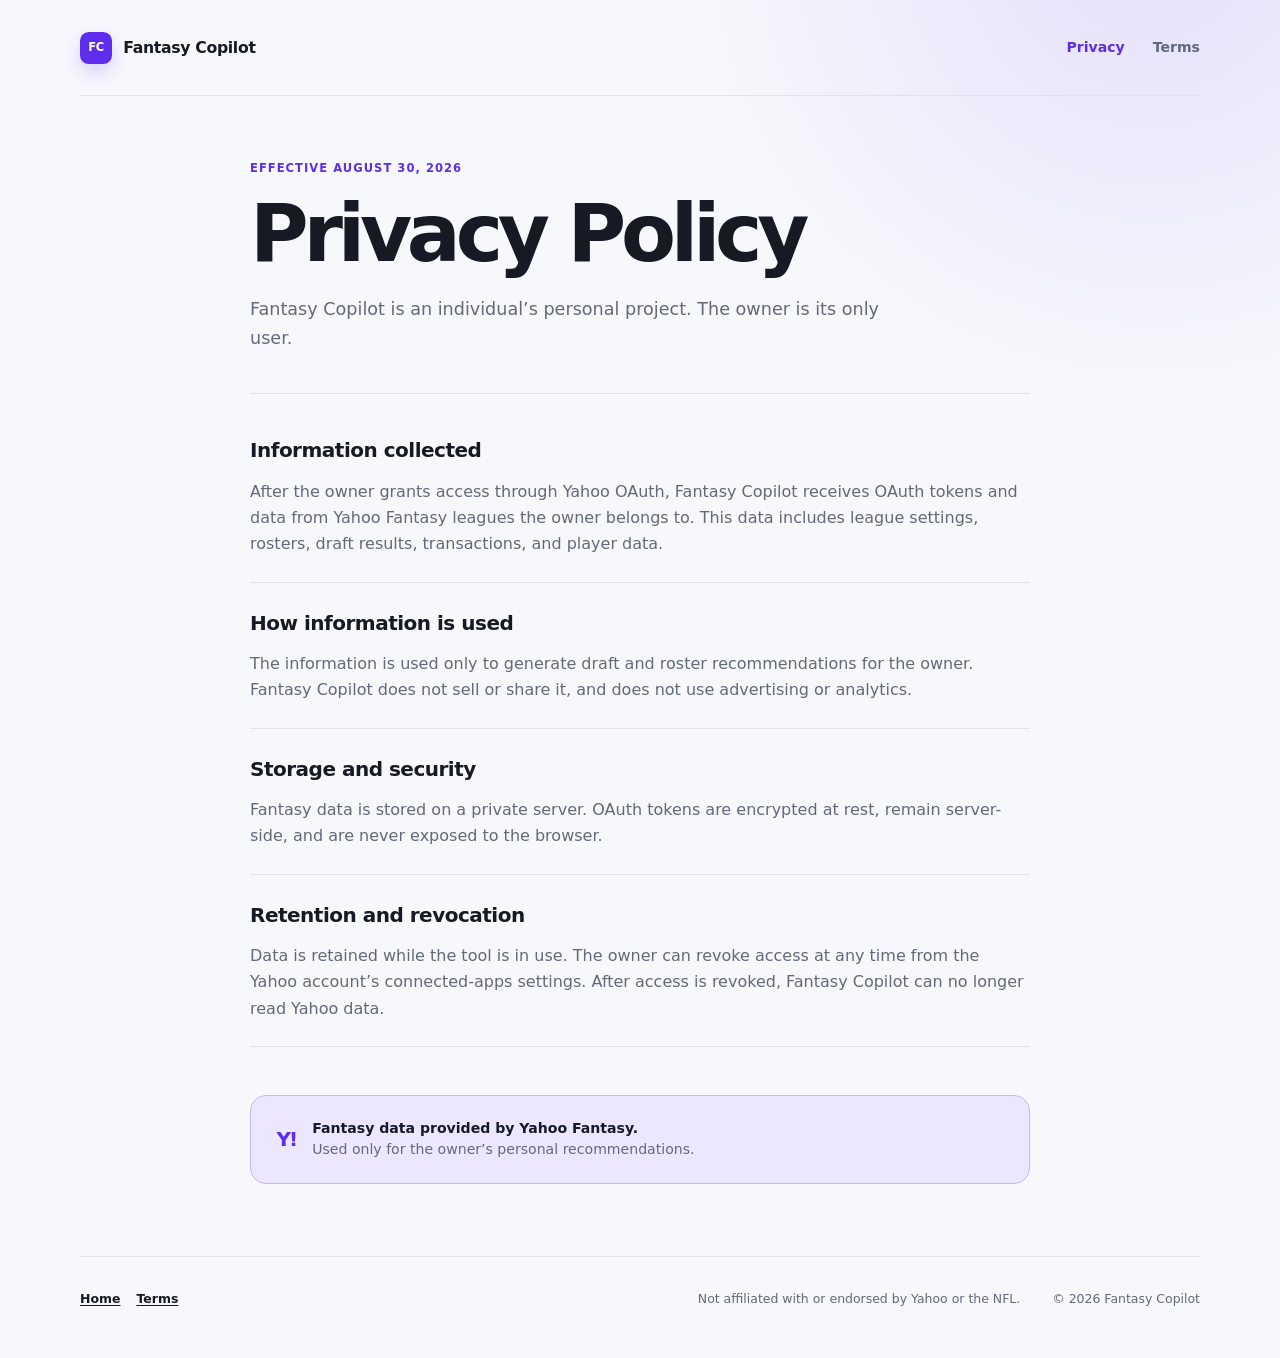
==== privacy/index.html @ 69cd7be4 "Launch Fantasy Copilot landing page" ====
<!doctype html>
<html lang="en">
<head>
  <meta charset="utf-8">
  <meta name="viewport" content="width=device-width, initial-scale=1">
  <meta name="description" content="Privacy Policy for Fantasy Copilot.">
  <meta name="theme-color" content="#f7f8fc" media="(prefers-color-scheme: light)">
  <meta name="theme-color" content="#0d1117" media="(prefers-color-scheme: dark)">
  <title>Privacy Policy · Fantasy Copilot</title>
  <link rel="stylesheet" href="/styles.css">
</head>
<body>
  <header class="site-header">
    <a class="brand" href="/" aria-label="Fantasy Copilot home"><span class="brand-mark" aria-hidden="true">FC</span><span>Fantasy Copilot</span></a>
    <nav aria-label="Primary navigation"><a aria-current="page" href="/privacy/">Privacy</a><a href="/terms/">Terms</a></nav>
  </header>

  <main class="policy">
    <header class="policy-heading">
      <p class="kicker">Effective August 30, 2026</p>
      <h1>Privacy Policy</h1>
      <p>Fantasy Copilot is an individual’s personal project. The owner is its only user.</p>
    </header>

    <div class="policy-body">
      <section>
        <h2>Information collected</h2>
        <p>After the owner grants access through Yahoo OAuth, Fantasy Copilot receives OAuth tokens and data from Yahoo Fantasy leagues the owner belongs to. This data includes league settings, rosters, draft results, transactions, and player data.</p>
      </section>
      <section>
        <h2>How information is used</h2>
        <p>The information is used only to generate draft and roster recommendations for the owner. Fantasy Copilot does not sell or share it, and does not use advertising or analytics.</p>
      </section>
      <section>
        <h2>Storage and security</h2>
        <p>Fantasy data is stored on a private server. OAuth tokens are encrypted at rest, remain server-side, and are never exposed to the browser.</p>
      </section>
      <section>
        <h2>Retention and revocation</h2>
        <p>Data is retained while the tool is in use. The owner can revoke access at any time from the Yahoo account’s connected-apps settings. After access is revoked, Fantasy Copilot can no longer read Yahoo data.</p>
      </section>
    </div>

    <aside class="attribution" aria-label="Data attribution">
      <span class="attribution-icon" aria-hidden="true">Y!</span>
      <p><strong>Fantasy data provided by Yahoo Fantasy.</strong><br>Used only for the owner’s personal recommendations.</p>
    </aside>
  </main>

  <footer>
    <div class="footer-links"><a href="/">Home</a><a href="/terms/">Terms</a></div>
    <p>Not affiliated with or endorsed by Yahoo or the NFL.</p>
    <p>© 2026 Fantasy Copilot</p>
  </footer>
</body>
</html>
---- styles.css ----
:root {
  color-scheme: light dark;
  --bg: #f7f8fc;
  --surface: #ffffff;
  --surface-soft: #f0f2f8;
  --text: #161a24;
  --muted: #62697a;
  --border: #dfe3ec;
  --purple: #5f2dee;
  --purple-dark: #4620b8;
  --purple-soft: #ece7ff;
  --green: #168153;
  --shadow: 0 22px 54px rgba(36, 26, 74, 0.09);
  --max-width: 1120px;
}

* { box-sizing: border-box; }

html {
  min-width: 320px;
  scroll-behavior: smooth;
}

body {
  margin: 0;
  overflow-x: hidden;
  background:
    radial-gradient(circle at 90% -5%, rgba(95, 45, 238, 0.12), transparent 30rem),
    var(--bg);
  color: var(--text);
  font-family: Inter, ui-sans-serif, system-ui, -apple-system, BlinkMacSystemFont, "Segoe UI", sans-serif;
  font-size: 1rem;
  line-height: 1.65;
  -webkit-font-smoothing: antialiased;
}

a {
  color: inherit;
  text-decoration-thickness: 0.08em;
  text-underline-offset: 0.2em;
}

a:hover { color: var(--purple); }
a:focus-visible { outline: 3px solid var(--purple); outline-offset: 4px; border-radius: 3px; }

.site-header,
main,
footer {
  width: min(100% - 2rem, var(--max-width));
  margin-inline: auto;
}

.site-header {
  min-height: 5rem;
  display: flex;
  align-items: center;
  justify-content: space-between;
  gap: 1rem;
  border-bottom: 1px solid var(--border);
}

.brand {
  display: inline-flex;
  align-items: center;
  gap: 0.7rem;
  color: var(--text);
  font-size: 0.98rem;
  font-weight: 750;
  letter-spacing: -0.02em;
  text-decoration: none;
}

.brand-mark {
  display: grid;
  width: 2rem;
  height: 2rem;
  place-items: center;
  border-radius: 0.55rem;
  background: var(--purple);
  color: white;
  font-size: 0.72rem;
  font-weight: 850;
  letter-spacing: -0.04em;
  box-shadow: 0 8px 18px rgba(95, 45, 238, 0.2);
}

nav { display: flex; gap: 1rem; }
nav a { color: var(--muted); font-size: 0.88rem; font-weight: 650; text-decoration: none; }
nav a[aria-current="page"] { color: var(--purple); }

.hero { padding: 5rem 0 4rem; }

.eyebrow,
.kicker {
  margin: 0 0 1.25rem;
  color: var(--purple);
  font-size: 0.72rem;
  font-weight: 800;
  letter-spacing: 0.09em;
  line-height: 1.4;
  text-transform: uppercase;
}

h1,
h2,
p { overflow-wrap: break-word; }

h1 {
  max-width: 14ch;
  margin: 0;
  font-size: clamp(2.75rem, 11vw, 6.6rem);
  font-weight: 800;
  letter-spacing: -0.065em;
  line-height: 0.94;
}

.lede {
  max-width: 42rem;
  margin: 1.75rem 0 0;
  color: var(--muted);
  font-size: clamp(1.08rem, 3.5vw, 1.35rem);
  line-height: 1.55;
}

.status {
  display: inline-flex;
  align-items: center;
  gap: 0.6rem;
  margin: 1.75rem 0 0;
  padding: 0.55rem 0.8rem;
  border: 1px solid var(--border);
  border-radius: 999px;
  background: color-mix(in srgb, var(--surface) 85%, transparent);
  color: var(--muted);
  font-size: 0.8rem;
  font-weight: 650;
}

.status span { width: 0.55rem; height: 0.55rem; border-radius: 50%; background: #df9d20; box-shadow: 0 0 0 4px rgba(223, 157, 32, 0.14); }

.content-grid { display: grid; gap: 1rem; }

.card {
  position: relative;
  overflow: hidden;
  padding: 1.5rem;
  border: 1px solid var(--border);
  border-radius: 1.2rem;
  background: var(--surface);
  box-shadow: var(--shadow);
}

.card-accent { background: var(--text); color: var(--bg); }
.card-accent li { color: color-mix(in srgb, var(--bg) 78%, transparent); }
.card-accent li::marker { color: #a990ff; }

.section-number { margin: 0 0 2.5rem; color: var(--purple); font-size: 0.72rem; font-weight: 800; letter-spacing: 0.08em; }
.card h2 { margin: 0; font-size: clamp(1.6rem, 5vw, 2.3rem); letter-spacing: -0.04em; line-height: 1.1; }
.card ul { margin: 1.5rem 0 0; padding-left: 1.2rem; }
.card li { padding-left: 0.3rem; color: var(--muted); }
.card li + li { margin-top: 0.9rem; }
.card li::marker { color: var(--purple); }

.attribution {
  display: flex;
  align-items: center;
  gap: 1rem;
  margin: 1rem 0 4.5rem;
  padding: 1.25rem;
  border: 1px solid color-mix(in srgb, var(--purple) 22%, var(--border));
  border-radius: 1rem;
  background: var(--purple-soft);
}

.attribution-icon { flex: 0 0 auto; color: var(--purple); font-size: 1.25rem; font-weight: 900; letter-spacing: -0.1em; }
.attribution p { margin: 0; color: var(--muted); font-size: 0.88rem; line-height: 1.5; }
.attribution strong { color: var(--text); }

.policy { max-width: 780px; padding-top: 4rem; }
.policy-heading { padding-bottom: 2.5rem; border-bottom: 1px solid var(--border); }
.policy-heading h1 { max-width: none; font-size: clamp(2.7rem, 10vw, 5rem); }
.policy-heading > p:last-child { max-width: 42rem; margin: 1.5rem 0 0; color: var(--muted); font-size: 1.1rem; }
.policy-body { padding: 1rem 0 2rem; }
.policy-body section { padding: 1.5rem 0; border-bottom: 1px solid var(--border); }
.policy-body h2 { margin: 0 0 0.7rem; font-size: 1.25rem; letter-spacing: -0.025em; }
.policy-body p { margin: 0; color: var(--muted); }
.policy .attribution { margin-top: 1rem; }

footer {
  display: grid;
  gap: 0.7rem;
  padding: 2rem 0 3rem;
  border-top: 1px solid var(--border);
  color: var(--muted);
  font-size: 0.78rem;
}

footer p { margin: 0; }
.footer-links { display: flex; gap: 1rem; }
.footer-links a { color: var(--text); font-weight: 650; }

@media (min-width: 720px) {
  .site-header, main, footer { width: min(100% - 4rem, var(--max-width)); }
  .site-header { min-height: 6rem; }
  nav { gap: 1.75rem; }
  .hero { padding: 7.5rem 0 6rem; }
  .content-grid { grid-template-columns: 0.9fr 1.1fr; }
  .card { padding: 2.5rem; }
  .section-number { margin-bottom: 4rem; }
  .attribution { padding: 1.4rem 1.6rem; }
  footer { grid-template-columns: 1fr auto auto; align-items: center; gap: 2rem; }
}

@media (prefers-color-scheme: dark) {
  :root {
    --bg: #0d1117;
    --surface: #151a23;
    --surface-soft: #1a202b;
    --text: #f2f3f7;
    --muted: #a8afbf;
    --border: #2a3140;
    --purple: #a990ff;
    --purple-dark: #c2b1ff;
    --purple-soft: #211a39;
    --green: #4bca8d;
    --shadow: 0 22px 54px rgba(0, 0, 0, 0.22);
  }
  body { background: radial-gradient(circle at 90% -5%, rgba(122, 88, 230, 0.18), transparent 30rem), var(--bg); }
  .brand-mark { background: #6f43e8; }
  .card-accent { background: #f0f1f5; color: #161a24; }
  .card-accent li { color: #535b6c; }
  .card-accent li::marker { color: #6536e6; }
}

@media (prefers-reduced-motion: reduce) {
  html { scroll-behavior: auto; }
}
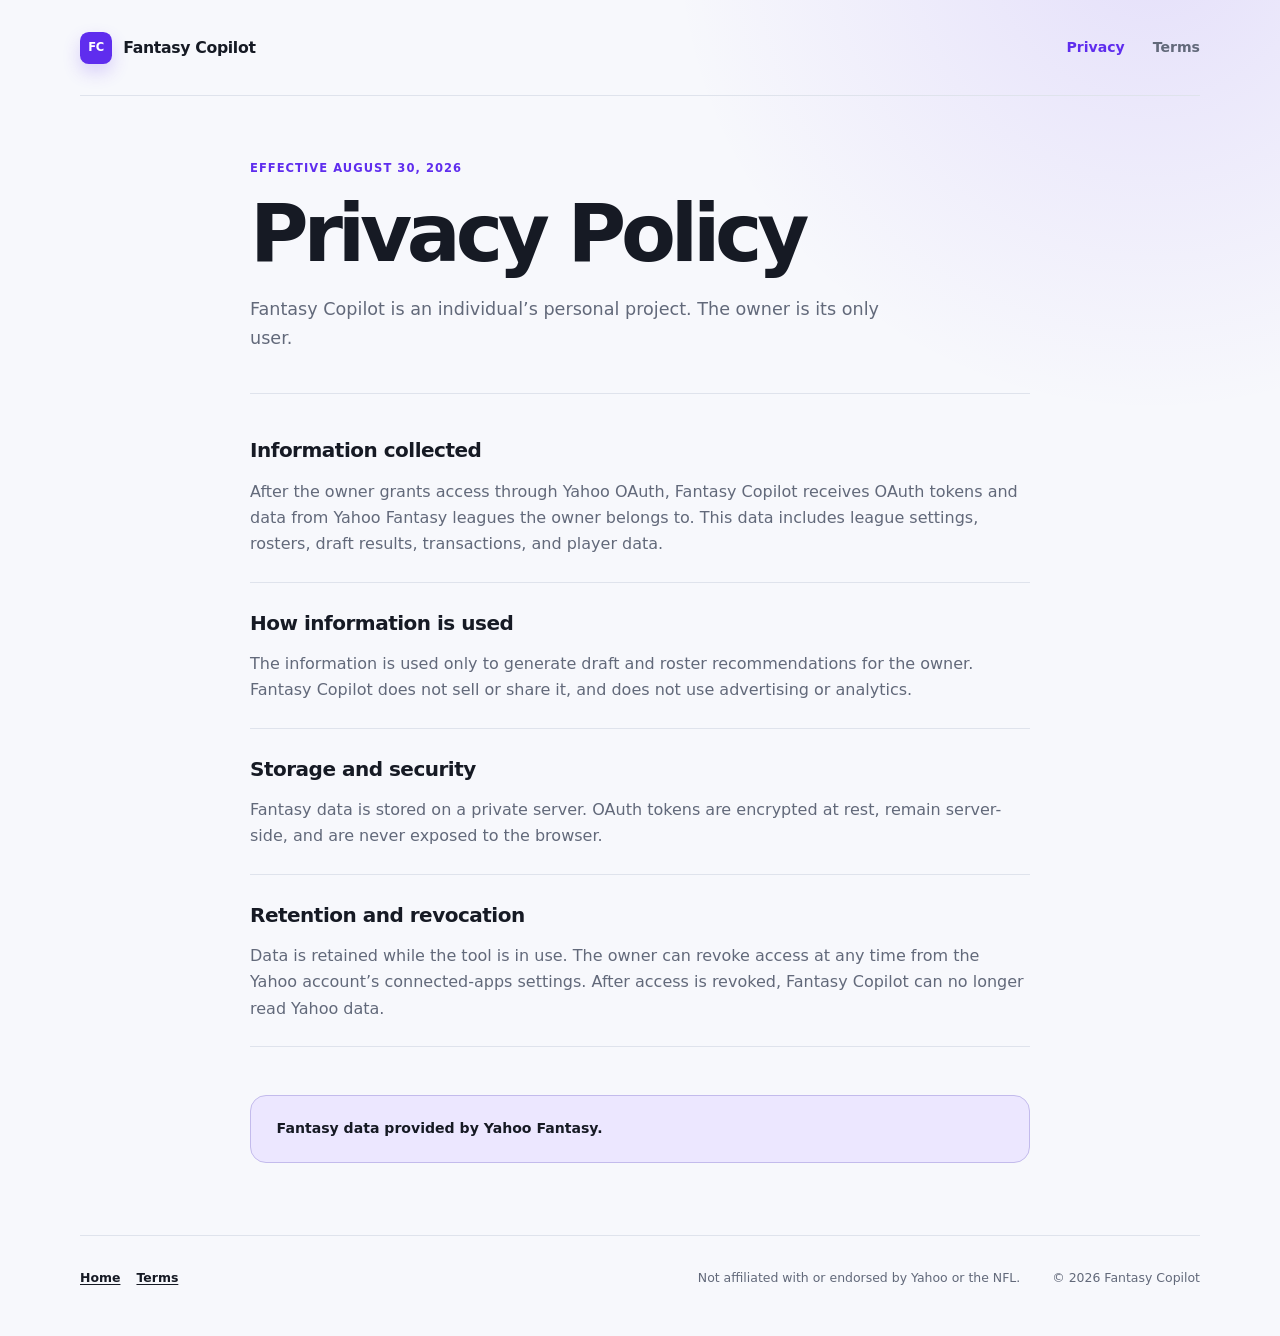
==== commit 68be9cb0: "Use neutral Yahoo data attribution" ====
--- a/privacy/index.html
+++ b/privacy/index.html
@@ -42,8 +42,7 @@
     </div>
 
     <aside class="attribution" aria-label="Data attribution">
-      <span class="attribution-icon" aria-hidden="true">Y!</span>
-      <p><strong>Fantasy data provided by Yahoo Fantasy.</strong><br>Used only for the owner’s personal recommendations.</p>
+      <p><strong>Fantasy data provided by Yahoo Fantasy.</strong></p>
     </aside>
   </main>
 
--- a/styles.css
+++ b/styles.css
@@ -172,7 +172,6 @@
   background: var(--purple-soft);
 }
 
-.attribution-icon { flex: 0 0 auto; color: var(--purple); font-size: 1.25rem; font-weight: 900; letter-spacing: -0.1em; }
 .attribution p { margin: 0; color: var(--muted); font-size: 0.88rem; line-height: 1.5; }
 .attribution strong { color: var(--text); }
 
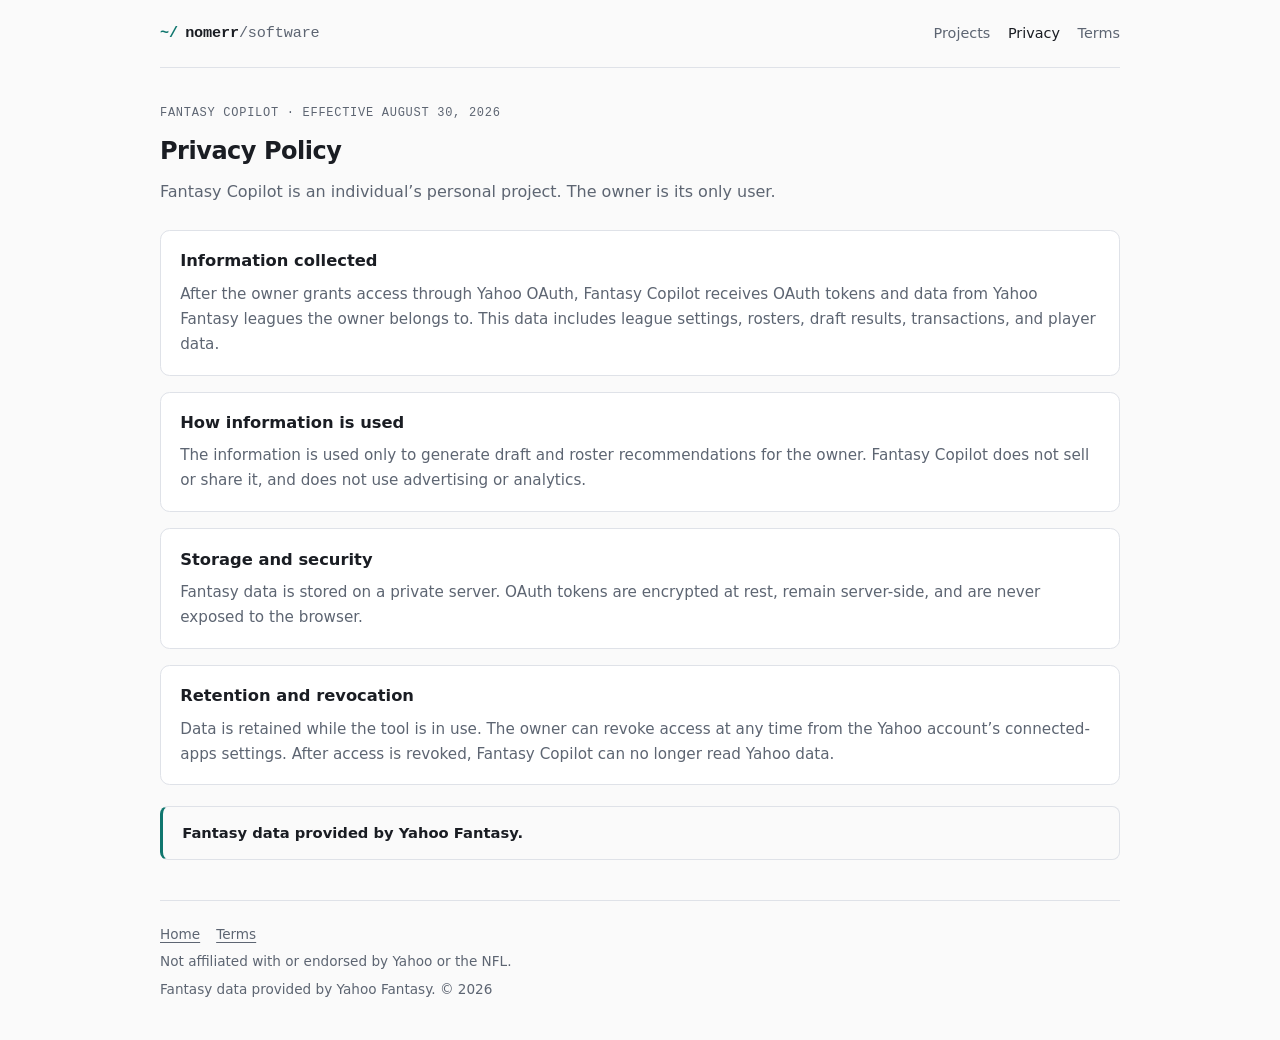
==== commit a21b77a8: "Reframe site as a personal software/projects page" ====
--- a/privacy/index.html
+++ b/privacy/index.html
@@ -4,20 +4,20 @@
   <meta charset="utf-8">
   <meta name="viewport" content="width=device-width, initial-scale=1">
   <meta name="description" content="Privacy Policy for Fantasy Copilot.">
-  <meta name="theme-color" content="#f7f8fc" media="(prefers-color-scheme: light)">
-  <meta name="theme-color" content="#0d1117" media="(prefers-color-scheme: dark)">
+  <meta name="theme-color" content="#fafafa" media="(prefers-color-scheme: light)">
+  <meta name="theme-color" content="#0e1116" media="(prefers-color-scheme: dark)">
   <title>Privacy Policy · Fantasy Copilot</title>
   <link rel="stylesheet" href="/styles.css">
 </head>
 <body>
   <header class="site-header">
-    <a class="brand" href="/" aria-label="Fantasy Copilot home"><span class="brand-mark" aria-hidden="true">FC</span><span>Fantasy Copilot</span></a>
-    <nav aria-label="Primary navigation"><a aria-current="page" href="/privacy/">Privacy</a><a href="/terms/">Terms</a></nav>
+    <a class="brand" href="/" aria-label="Home"><span class="brand-mark" aria-hidden="true">~/</span><span>nomerr<span class="brand-dim">/software</span></span></a>
+    <nav aria-label="Primary navigation"><a href="/">Projects</a><a aria-current="page" href="/privacy/">Privacy</a><a href="/terms/">Terms</a></nav>
   </header>
 
   <main class="policy">
     <header class="policy-heading">
-      <p class="kicker">Effective August 30, 2026</p>
+      <p class="kicker">Fantasy Copilot · Effective August 30, 2026</p>
       <h1>Privacy Policy</h1>
       <p>Fantasy Copilot is an individual’s personal project. The owner is its only user.</p>
     </header>
@@ -49,7 +49,7 @@
   <footer>
     <div class="footer-links"><a href="/">Home</a><a href="/terms/">Terms</a></div>
     <p>Not affiliated with or endorsed by Yahoo or the NFL.</p>
-    <p>© 2026 Fantasy Copilot</p>
+    <p>Fantasy data provided by Yahoo Fantasy. © 2026</p>
   </footer>
 </body>
 </html>
--- a/styles.css
+++ b/styles.css
@@ -1,57 +1,58 @@
 :root {
   color-scheme: light dark;
-  --bg: #f7f8fc;
+  --bg: #fafafa;
   --surface: #ffffff;
-  --surface-soft: #f0f2f8;
-  --text: #161a24;
-  --muted: #62697a;
-  --border: #dfe3ec;
-  --purple: #5f2dee;
-  --purple-dark: #4620b8;
-  --purple-soft: #ece7ff;
-  --green: #168153;
-  --shadow: 0 22px 54px rgba(36, 26, 74, 0.09);
-  --max-width: 1120px;
+  --surface-soft: #f2f3f5;
+  --text: #1a1d23;
+  --muted: #5d6572;
+  --border: #dfe2e8;
+  --accent: #0f766e;
+  --accent-soft: #e6f4f2;
+  --good: #15803d;
+  --max-width: 960px;
+  --mono: ui-monospace, "SF Mono", "Cascadia Code", Menlo, Consolas, monospace;
+}
+
+@media (prefers-color-scheme: dark) {
+  :root {
+    --bg: #0e1116;
+    --surface: #151a21;
+    --surface-soft: #1b212a;
+    --text: #e6e9ee;
+    --muted: #99a3b1;
+    --border: #2a323d;
+    --accent: #57c4b8;
+    --accent-soft: #14282b;
+    --good: #4ade80;
+  }
 }
 
 * { box-sizing: border-box; }
 
-html {
-  min-width: 320px;
-  scroll-behavior: smooth;
-}
+html { min-width: 320px; }
 
 body {
   margin: 0;
   overflow-x: hidden;
-  background:
-    radial-gradient(circle at 90% -5%, rgba(95, 45, 238, 0.12), transparent 30rem),
-    var(--bg);
+  background: var(--bg);
   color: var(--text);
-  font-family: Inter, ui-sans-serif, system-ui, -apple-system, BlinkMacSystemFont, "Segoe UI", sans-serif;
+  font-family: ui-sans-serif, system-ui, -apple-system, "Segoe UI", Roboto, sans-serif;
   font-size: 1rem;
   line-height: 1.65;
   -webkit-font-smoothing: antialiased;
 }
 
-a {
-  color: inherit;
-  text-decoration-thickness: 0.08em;
-  text-underline-offset: 0.2em;
-}
-
-a:hover { color: var(--purple); }
-a:focus-visible { outline: 3px solid var(--purple); outline-offset: 4px; border-radius: 3px; }
-
-.site-header,
-main,
-footer {
-  width: min(100% - 2rem, var(--max-width));
+a { color: inherit; text-decoration-thickness: 0.07em; text-underline-offset: 0.2em; }
+a:hover { color: var(--accent); }
+a:focus-visible { outline: 2px solid var(--accent); outline-offset: 3px; border-radius: 2px; }
+
+.site-header, main, footer {
+  width: min(100% - 2.5rem, var(--max-width));
   margin-inline: auto;
 }
 
 .site-header {
-  min-height: 5rem;
+  min-height: 4.25rem;
   display: flex;
   align-items: center;
   justify-content: space-between;
@@ -61,176 +62,156 @@
 
 .brand {
   display: inline-flex;
-  align-items: center;
-  gap: 0.7rem;
-  color: var(--text);
-  font-size: 0.98rem;
-  font-weight: 750;
-  letter-spacing: -0.02em;
+  align-items: baseline;
+  gap: 0.45rem;
+  font-family: var(--mono);
+  font-size: 0.95rem;
+  font-weight: 600;
+  letter-spacing: -0.01em;
   text-decoration: none;
 }
-
-.brand-mark {
+.brand-mark { color: var(--accent); }
+.brand-dim { color: var(--muted); font-weight: 400; }
+
+.site-header nav { display: flex; gap: 1.1rem; flex-wrap: wrap; }
+.site-header nav a { font-size: 0.9rem; color: var(--muted); text-decoration: none; }
+.site-header nav a:hover, .site-header nav a[aria-current="page"] { color: var(--text); }
+
+.intro { padding: 2.75rem 0 1.5rem; }
+.intro h1 { margin: 0 0 0.5rem; font-size: 1.6rem; letter-spacing: -0.02em; }
+.intro p { margin: 0; max-width: 46rem; color: var(--muted); }
+
+.project {
+  margin: 1rem 0 2.5rem;
+  padding: 1.6rem 1.6rem 1.4rem;
+  border: 1px solid var(--border);
+  border-radius: 0.75rem;
+  background: var(--surface);
+}
+
+.project-head { display: flex; align-items: center; gap: 1rem; flex-wrap: wrap; }
+.project-head h2 { margin: 0; font-size: 1.25rem; letter-spacing: -0.015em; }
+
+.chips { display: flex; gap: 0.4rem; flex-wrap: wrap; }
+.chip {
+  padding: 0.15rem 0.55rem;
+  border: 1px solid var(--border);
+  border-radius: 99px;
+  background: var(--surface-soft);
+  color: var(--muted);
+  font-family: var(--mono);
+  font-size: 0.72rem;
+  white-space: nowrap;
+}
+.chip-live { border-color: transparent; background: var(--accent-soft); color: var(--accent); }
+
+.project-lede { margin: 0.9rem 0 0; max-width: 52rem; color: var(--muted); }
+
+.grid2 {
+  margin-top: 1.4rem;
   display: grid;
-  width: 2rem;
-  height: 2rem;
-  place-items: center;
-  border-radius: 0.55rem;
-  background: var(--purple);
-  color: white;
-  font-size: 0.72rem;
-  font-weight: 850;
-  letter-spacing: -0.04em;
-  box-shadow: 0 8px 18px rgba(95, 45, 238, 0.2);
-}
-
-nav { display: flex; gap: 1rem; }
-nav a { color: var(--muted); font-size: 0.88rem; font-weight: 650; text-decoration: none; }
-nav a[aria-current="page"] { color: var(--purple); }
-
-.hero { padding: 5rem 0 4rem; }
-
-.eyebrow,
+  gap: 1rem;
+  grid-template-columns: repeat(auto-fit, minmax(19rem, 1fr));
+}
+
+.panel {
+  padding: 1.1rem 1.2rem;
+  border: 1px solid var(--border);
+  border-radius: 0.6rem;
+  background: var(--surface-soft);
+}
+.panel h3 {
+  margin: 0 0 0.5rem;
+  font-family: var(--mono);
+  font-size: 0.78rem;
+  font-weight: 600;
+  letter-spacing: 0.08em;
+  text-transform: uppercase;
+  color: var(--muted);
+}
+.panel ul { margin: 0; padding-left: 1.1rem; }
+.panel li { margin: 0.45rem 0; font-size: 0.94rem; }
+
+.attribution {
+  margin-top: 1.3rem;
+  padding: 0.85rem 1.2rem;
+  border: 1px solid var(--border);
+  border-left: 3px solid var(--accent);
+  border-radius: 0.5rem;
+  display: flex;
+  justify-content: space-between;
+  gap: 1rem;
+  flex-wrap: wrap;
+}
+.attribution p { margin: 0; font-size: 0.92rem; }
+.attribution-links { color: var(--muted); }
+
+.others { margin: 0 0 3rem; }
+.others h2 {
+  margin: 0 0 0.4rem;
+  font-family: var(--mono);
+  font-size: 0.78rem;
+  font-weight: 600;
+  letter-spacing: 0.08em;
+  text-transform: uppercase;
+  color: var(--muted);
+}
+
+.proj-list { margin: 0; padding: 0; list-style: none; }
+.proj { padding: 0.95rem 0.25rem; border-top: 1px solid var(--border); }
+.proj:last-child { border-bottom: 1px solid var(--border); }
+.proj-name { font-family: var(--mono); font-size: 0.95rem; font-weight: 600; }
+.proj-desc { margin: 0.25rem 0 0; font-size: 0.92rem; color: var(--muted); max-width: 48rem; }
+
+.tag {
+  margin-left: 0.45rem;
+  padding: 0.05rem 0.45rem;
+  border: 1px solid var(--border);
+  border-radius: 99px;
+  font-size: 0.68rem;
+  font-weight: 400;
+  color: var(--muted);
+  vertical-align: 0.1rem;
+}
+
+.policy { padding-top: 2.25rem; }
+.policy-heading { margin-bottom: 1.5rem; }
 .kicker {
-  margin: 0 0 1.25rem;
-  color: var(--purple);
-  font-size: 0.72rem;
-  font-weight: 800;
-  letter-spacing: 0.09em;
-  line-height: 1.4;
+  margin: 0 0 0.5rem;
+  font-family: var(--mono);
+  font-size: 0.75rem;
+  letter-spacing: 0.06em;
   text-transform: uppercase;
-}
-
-h1,
-h2,
-p { overflow-wrap: break-word; }
-
-h1 {
-  max-width: 14ch;
-  margin: 0;
-  font-size: clamp(2.75rem, 11vw, 6.6rem);
-  font-weight: 800;
-  letter-spacing: -0.065em;
-  line-height: 0.94;
-}
-
-.lede {
-  max-width: 42rem;
-  margin: 1.75rem 0 0;
-  color: var(--muted);
-  font-size: clamp(1.08rem, 3.5vw, 1.35rem);
-  line-height: 1.55;
-}
-
-.status {
-  display: inline-flex;
-  align-items: center;
-  gap: 0.6rem;
-  margin: 1.75rem 0 0;
-  padding: 0.55rem 0.8rem;
-  border: 1px solid var(--border);
-  border-radius: 999px;
-  background: color-mix(in srgb, var(--surface) 85%, transparent);
-  color: var(--muted);
-  font-size: 0.8rem;
-  font-weight: 650;
-}
-
-.status span { width: 0.55rem; height: 0.55rem; border-radius: 50%; background: #df9d20; box-shadow: 0 0 0 4px rgba(223, 157, 32, 0.14); }
-
-.content-grid { display: grid; gap: 1rem; }
-
-.card {
-  position: relative;
-  overflow: hidden;
-  padding: 1.5rem;
-  border: 1px solid var(--border);
-  border-radius: 1.2rem;
+  color: var(--muted);
+}
+.policy-heading h1 { margin: 0 0 0.5rem; font-size: 1.5rem; letter-spacing: -0.02em; }
+.policy-heading > p:last-child { margin: 0; color: var(--muted); max-width: 46rem; }
+
+.policy-body section {
+  margin: 0 0 1rem;
+  padding: 1.1rem 1.2rem;
+  border: 1px solid var(--border);
+  border-radius: 0.6rem;
   background: var(--surface);
-  box-shadow: var(--shadow);
-}
-
-.card-accent { background: var(--text); color: var(--bg); }
-.card-accent li { color: color-mix(in srgb, var(--bg) 78%, transparent); }
-.card-accent li::marker { color: #a990ff; }
-
-.section-number { margin: 0 0 2.5rem; color: var(--purple); font-size: 0.72rem; font-weight: 800; letter-spacing: 0.08em; }
-.card h2 { margin: 0; font-size: clamp(1.6rem, 5vw, 2.3rem); letter-spacing: -0.04em; line-height: 1.1; }
-.card ul { margin: 1.5rem 0 0; padding-left: 1.2rem; }
-.card li { padding-left: 0.3rem; color: var(--muted); }
-.card li + li { margin-top: 0.9rem; }
-.card li::marker { color: var(--purple); }
-
-.attribution {
-  display: flex;
-  align-items: center;
-  gap: 1rem;
-  margin: 1rem 0 4.5rem;
-  padding: 1.25rem;
-  border: 1px solid color-mix(in srgb, var(--purple) 22%, var(--border));
-  border-radius: 1rem;
-  background: var(--purple-soft);
-}
-
-.attribution p { margin: 0; color: var(--muted); font-size: 0.88rem; line-height: 1.5; }
-.attribution strong { color: var(--text); }
-
-.policy { max-width: 780px; padding-top: 4rem; }
-.policy-heading { padding-bottom: 2.5rem; border-bottom: 1px solid var(--border); }
-.policy-heading h1 { max-width: none; font-size: clamp(2.7rem, 10vw, 5rem); }
-.policy-heading > p:last-child { max-width: 42rem; margin: 1.5rem 0 0; color: var(--muted); font-size: 1.1rem; }
-.policy-body { padding: 1rem 0 2rem; }
-.policy-body section { padding: 1.5rem 0; border-bottom: 1px solid var(--border); }
-.policy-body h2 { margin: 0 0 0.7rem; font-size: 1.25rem; letter-spacing: -0.025em; }
-.policy-body p { margin: 0; color: var(--muted); }
-.policy .attribution { margin-top: 1rem; }
+}
+.policy-body h2 { margin: 0 0 0.4rem; font-size: 1.02rem; }
+.policy-body p { margin: 0; font-size: 0.95rem; color: var(--muted); }
+
+.policy .attribution { margin-bottom: 2.5rem; }
 
 footer {
-  display: grid;
-  gap: 0.7rem;
-  padding: 2rem 0 3rem;
+  padding: 1.4rem 0 2.5rem;
   border-top: 1px solid var(--border);
   color: var(--muted);
-  font-size: 0.78rem;
-}
-
-footer p { margin: 0; }
+  font-size: 0.85rem;
+}
+footer p { margin: 0.3rem 0 0; }
 .footer-links { display: flex; gap: 1rem; }
-.footer-links a { color: var(--text); font-weight: 650; }
-
-@media (min-width: 720px) {
-  .site-header, main, footer { width: min(100% - 4rem, var(--max-width)); }
-  .site-header { min-height: 6rem; }
-  nav { gap: 1.75rem; }
-  .hero { padding: 7.5rem 0 6rem; }
-  .content-grid { grid-template-columns: 0.9fr 1.1fr; }
-  .card { padding: 2.5rem; }
-  .section-number { margin-bottom: 4rem; }
-  .attribution { padding: 1.4rem 1.6rem; }
-  footer { grid-template-columns: 1fr auto auto; align-items: center; gap: 2rem; }
-}
-
-@media (prefers-color-scheme: dark) {
-  :root {
-    --bg: #0d1117;
-    --surface: #151a23;
-    --surface-soft: #1a202b;
-    --text: #f2f3f7;
-    --muted: #a8afbf;
-    --border: #2a3140;
-    --purple: #a990ff;
-    --purple-dark: #c2b1ff;
-    --purple-soft: #211a39;
-    --green: #4bca8d;
-    --shadow: 0 22px 54px rgba(0, 0, 0, 0.22);
-  }
-  body { background: radial-gradient(circle at 90% -5%, rgba(122, 88, 230, 0.18), transparent 30rem), var(--bg); }
-  .brand-mark { background: #6f43e8; }
-  .card-accent { background: #f0f1f5; color: #161a24; }
-  .card-accent li { color: #535b6c; }
-  .card-accent li::marker { color: #6536e6; }
-}
-
-@media (prefers-reduced-motion: reduce) {
-  html { scroll-behavior: auto; }
-}
+.footer-links a { color: var(--muted); }
+
+@media (max-width: 640px) {
+  .site-header { flex-direction: column; align-items: flex-start; padding: 0.9rem 0; min-height: 0; }
+  .intro { padding-top: 1.75rem; }
+  .project { padding: 1.15rem 1rem 1rem; }
+  .attribution { flex-direction: column; gap: 0.35rem; }
+}
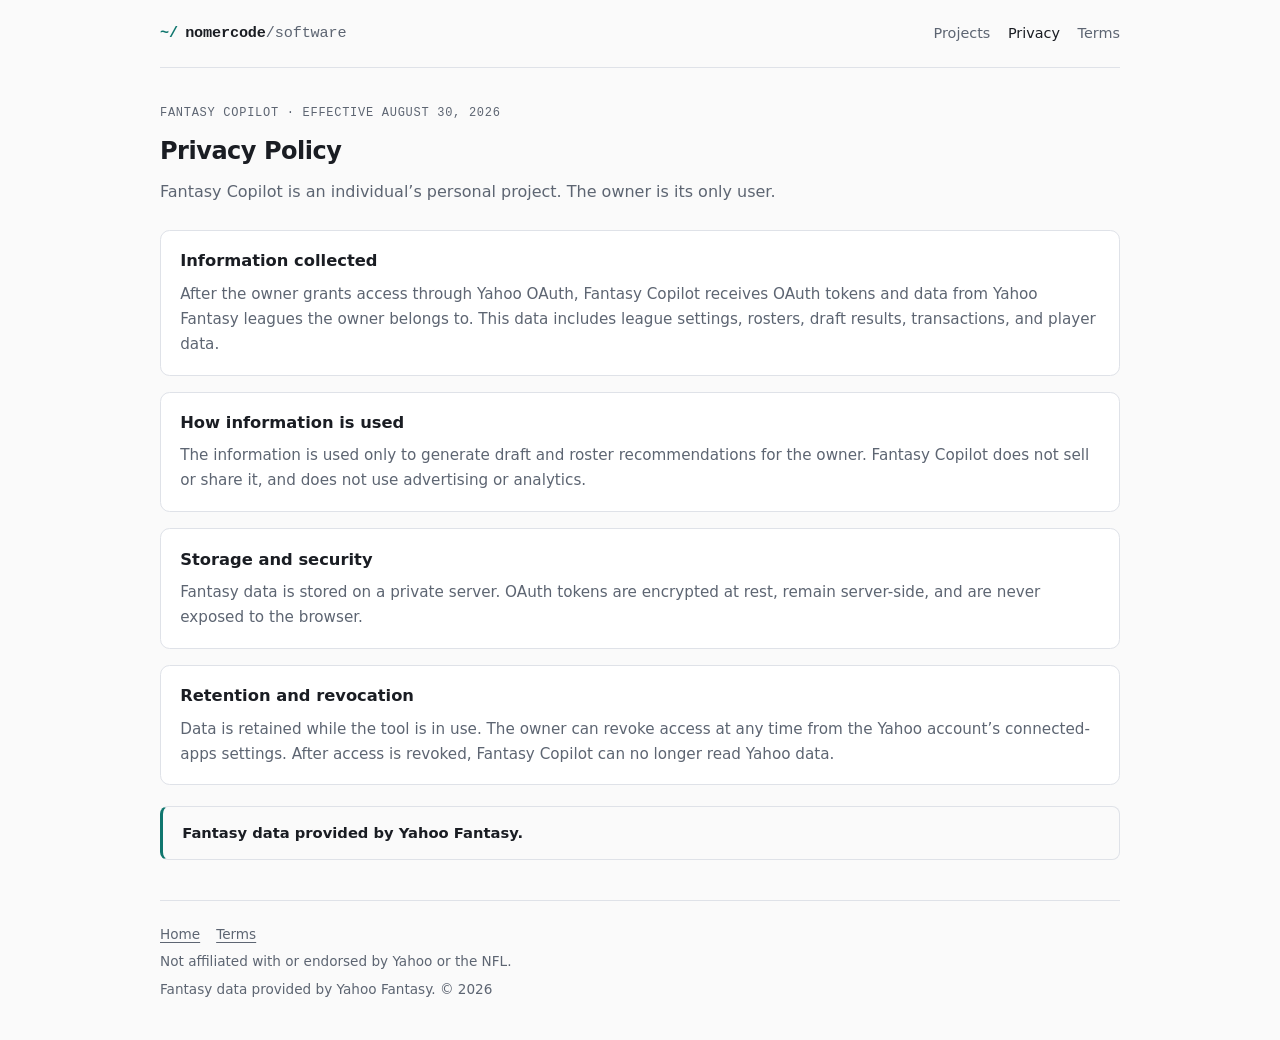
==== commit 6ca6d294: "Brand site as nomercode" ====
--- a/privacy/index.html
+++ b/privacy/index.html
@@ -11,7 +11,7 @@
 </head>
 <body>
   <header class="site-header">
-    <a class="brand" href="/" aria-label="Home"><span class="brand-mark" aria-hidden="true">~/</span><span>nomerr<span class="brand-dim">/software</span></span></a>
+    <a class="brand" href="/" aria-label="Home"><span class="brand-mark" aria-hidden="true">~/</span><span>nomercode<span class="brand-dim">/software</span></span></a>
     <nav aria-label="Primary navigation"><a href="/">Projects</a><a aria-current="page" href="/privacy/">Privacy</a><a href="/terms/">Terms</a></nav>
   </header>
 
